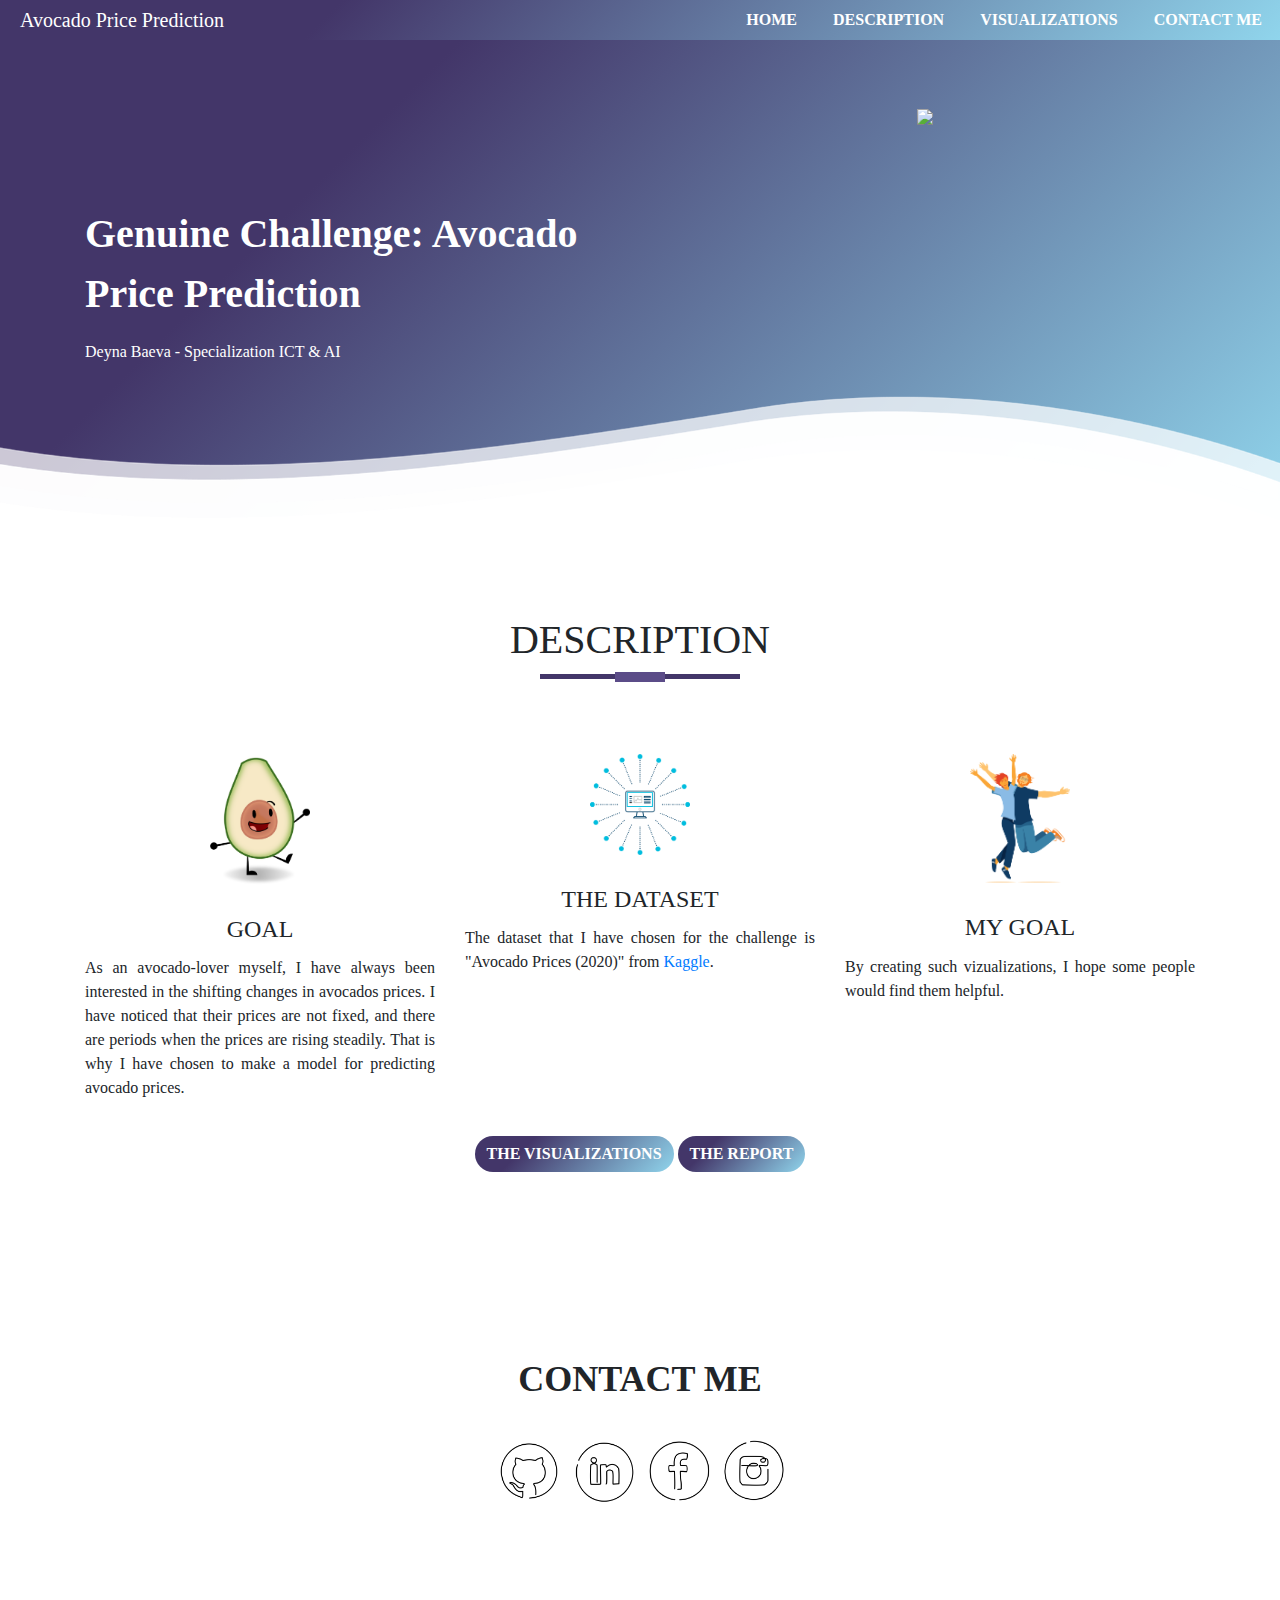
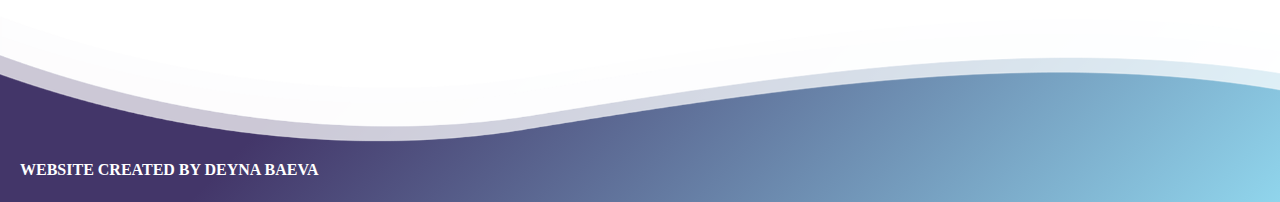
==== index.html @ 49926949 "Pushing the first version of the website" ====
<!DOCTYPE html>
<html>
    <head>
        <title>Avocado Price Prediction</title>
        <link rel = "stylesheet" href="styles.css">
        <link rel= "stylesheet" href="https://stackpath.bootstrapcdn.com/bootstrap/4.4.1/css/bootstrap.min.css">
        <script src="https://code.jquery.com/jquery-3.4.1.slim.min.js"></script>
        <script src="https://stackpath.bootstrapcdn.com/bootstrap/4.4.1/js/bootstrap.min.js"></script>
        <link rel = "stylesheet" href="https://stackpath.bootstrapcdn.com/font-awesome/4.7.0/css/font-awesome.min.css">
    </head>

    <body>
        <section id="nav-bar">
            <nav class="navbar navbar-expand-lg navbar-light">
                <a class="navbar-brand" href="index.html"> Avocado Price Prediction </a>
                <button class="navbar-toggler" type="button" data-toggle="collapse" data-target="#navbarNav" 
                aria-controls="navbarNav" aria-expanded="false" aria-label="Toggle navigation">
                    <i class="fa fa-bars"></i>
                </button>
                <div class="collapse navbar-collapse" id="navbarNav">
                  <ul class="navbar-nav ml-auto">
                    <li class="nav-item">
                      <a class="nav-link" href="#">HOME</a>
                    </li>
                    <li class="nav-item">
                        <a class="nav-link" href="#description">DESCRIPTION</a>
                      </li>
                    <li class="nav-item">
                      <a class="nav-link" href="visualization.html">VISUALIZATIONS</a>
                    </li>
                    <li class="nav-item">
                        <a class="nav-link" href="#social-media">CONTACT ME</a>
                      </li>
                  </ul>
                </div>
              </nav>
        </section>

        <!---------------------------------Banner section-------------------------------------->

        <section id = "banner">
            <div class="container">
                <div class="row">
                    <div class = "col-md-6">
                        <p class = "main-title">Genuine Challenge: Avocado Price Prediction</p>
                        <p>Deyna Baeva - Specialization ICT & AI</p>
                    </div>
                    <div class = "col-md-6 text-center">
                        <img src = "images/banner.svg" class = "img-banner">
                    </div>
                </div>
            </div>
            <img src="images/wave-large.png" class = "img-wave">
        </section>

        <!---------------------------------Description section-------------------------------------->

        <section id="description">
            <div class="container text-center">
                <h1 class="title"> DESCRIPTION </h1>
                <div class="row text-center">
                    <div class = "col-md-4 description">
                        <img src="images/avocado.png" class ="img-description">
                        <h4>Goal</h4>
                        <p>
                            As an avocado-lover myself, I have always been interested in the shifting changes in avocados prices. 
                            I have noticed that their prices are not fixed, and there are periods when the prices are rising steadily. 
                            That is why I have chosen to make a model for predicting avocado prices. 
                        </p>
                        
                    </div>

                    <div class = "col-md-4 description">                          
                        <img src="images/data.png" class="img-description"/>
                        <h4>The dataset</h4>
                        <p>
                           The dataset that I have chosen for the challenge is "Avocado Prices (2020)" 
                           from <a href="https://www.kaggle.com/timmate/avocado-prices-2020" target="_blank">Kaggle</a>.
                          
                        </p>
                    </div>

                    <div class = "col-md-4 description">
                        <img src="images/people.png" class = "img-description">
                        <h4>My Goal</h4>
                        <p>
                            By creating such vizualizations, I hope some people would find them helpful.
                        </p>
                    </div>
                </div>
                <a href="visualization.html"><button type = "button" class = "btn btn-primary"> THE VISUALIZATIONS </button></a>
                <a href="docs/Final_ReportKristina.pdf" download><button type = "button" class = "btn btn-primary"> THE REPORT </button></a>
            </div>
        </section>
        <!---------------------------------Social media section-------------------------------------->    
        <section id="contact">
            <div class="container text-center">
                <p>CONTACT ME</p>
                <div class="icons">
                    <a href="https://github.com/deynabaevax" target="_blank"><img src="images/github.png" ></a>
                    <a href="https://www.linkedin.com/in/deyna-baeva/" target="_blank"><img src="images/linkedin.png"></a>
                    <a href="https://www.facebook.com/deynabaevax/" target="_blank"><img src="images/facebook.png"></a>
                    <a href="https://www.instagram.com/deynabaeva/" target="_blank"><img src="images/instagram.png"></a>
                </div>
            </div>
        </section>

        <!---------------------------------Footer section-------------------------------------->    

        <section id="footer">
        <img src ="images/wave-large-reversed.png" class="img-footer">         
        <p class="copyright"> Website created by Deyna Baeva</p>
        </section>

        <script src="scripts.js"></script>
        <script>
            var scroll = new SmoothScroll('a[href*="#"]');
        </script>
    </body>
</html>
---- styles.css ----
*
{
    margin: 0;
    padding: 0;
    font-family: 'Rockwell';
}

/* Hide scrollbar for Chrome, Safari and Opera */
html {
    overflow: scroll;
    overflow-x: hidden;
}
::-webkit-scrollbar {
    width: 0px;  /* Remove scrollbar space */
    background: transparent;  /* Optional: just make scrollbar invisible */
}
/* Optional: show position indicator in red */
::-webkit-scrollbar-thumb {
    background: #FF0000;
}
  

body
{
    font-family: sans-serif;
}

#nav-bar
{
    position: sticky;
    top: 0;
    z-index: 10;
}

.navbar
{
    background-color: #90d5ec;
    background-image: linear-gradient(315deg, #90d5ec 0%, #433669 74%);
    padding: 0 !important;
}

.navbar-brand
{
    height: 40px;
    padding-left: 20px;
    color: #fff !important;
}

.navbar-nav li
{
    padding: 0 10px;
}

.navbar-nav li a 
{
    color: #fff !important;
    font-weight: 600;
    float: right;
    text-align: left;
}

.fa-bars
{
    color: #fff;
    font-size: 30px !important;
}

.navbar-toggler 
{
    outline: none !important;
}

/*----BANNER SECTION----*/
#banner
{
    background-color: #90d5ec;
    background-image: linear-gradient(315deg, #90d5ec 0%, #433669 74%);
    color: #fff;
    padding-top: 5%;
}

.main-title
{
    font-size: 40px;
    font-weight: 600;
    margin-top: 100px;
}

.img-banner
{
    width: 350px;
}

.img-wave
{
    height: 30%;
    width: 100%;
}

/*----DESCRIPTION SECTION----*/

#description
{
    padding: 80px 0;
}

.img-description
{
    width: 100px;
    margin-top: 20px;
}

.description
{
    padding:20px;
}

.description h4
{
    padding: 5px;
    margin-top: 25px;
    text-transform: uppercase;
}

.description p
{
    text-align: justify;
}

.title::before
{
    content: '';
    background: #433669;
    height: 5px;
    width: 200px;
    margin-left: auto;
    margin-right: auto;
    display: block;
    transform: translateY(63px);
}

.title::after
{
    content: '';
    background: #5b4c88;
    height: 10px;
    width: 50px;
    margin-left: auto;
    margin-right: auto;
    margin-bottom: 40px;
    display: block;
    transform: translateY(8px);
}

#description .btn-primary
{
    box-shadow: none;
    padding: 8px, 25px;
    border: none;
    border-radius: 20px;
    font-weight: 600;
    background-image: linear-gradient(315deg, #90d5ec 0%, #433669 74%);
}

/*----SOCIAL MEDIA SECTION----*/
#contact
{
    padding: 100px 0;
}

#contact p 
{
    font-size: 36px;
    font-weight: 600;
    margin-bottom: 30px;
}

.icons img 
{
    width: 70px;
    transition: 0.5s;
}

.icons a:hover img
{
    transform: translateY(-10px);
}

/*----FOOTER SECTION----*/
#footer
{
    background-image: linear-gradient(315deg, #90d5ec 0%, #433669 74%);
    color: #fff;
}

.img-footer
{
    width: 100%;
}

.copyright 
{
    margin-bottom: 0;
    padding-bottom: 20px;
    padding-left: 20px;
    font-weight: 600;
    text-transform: uppercase;
}
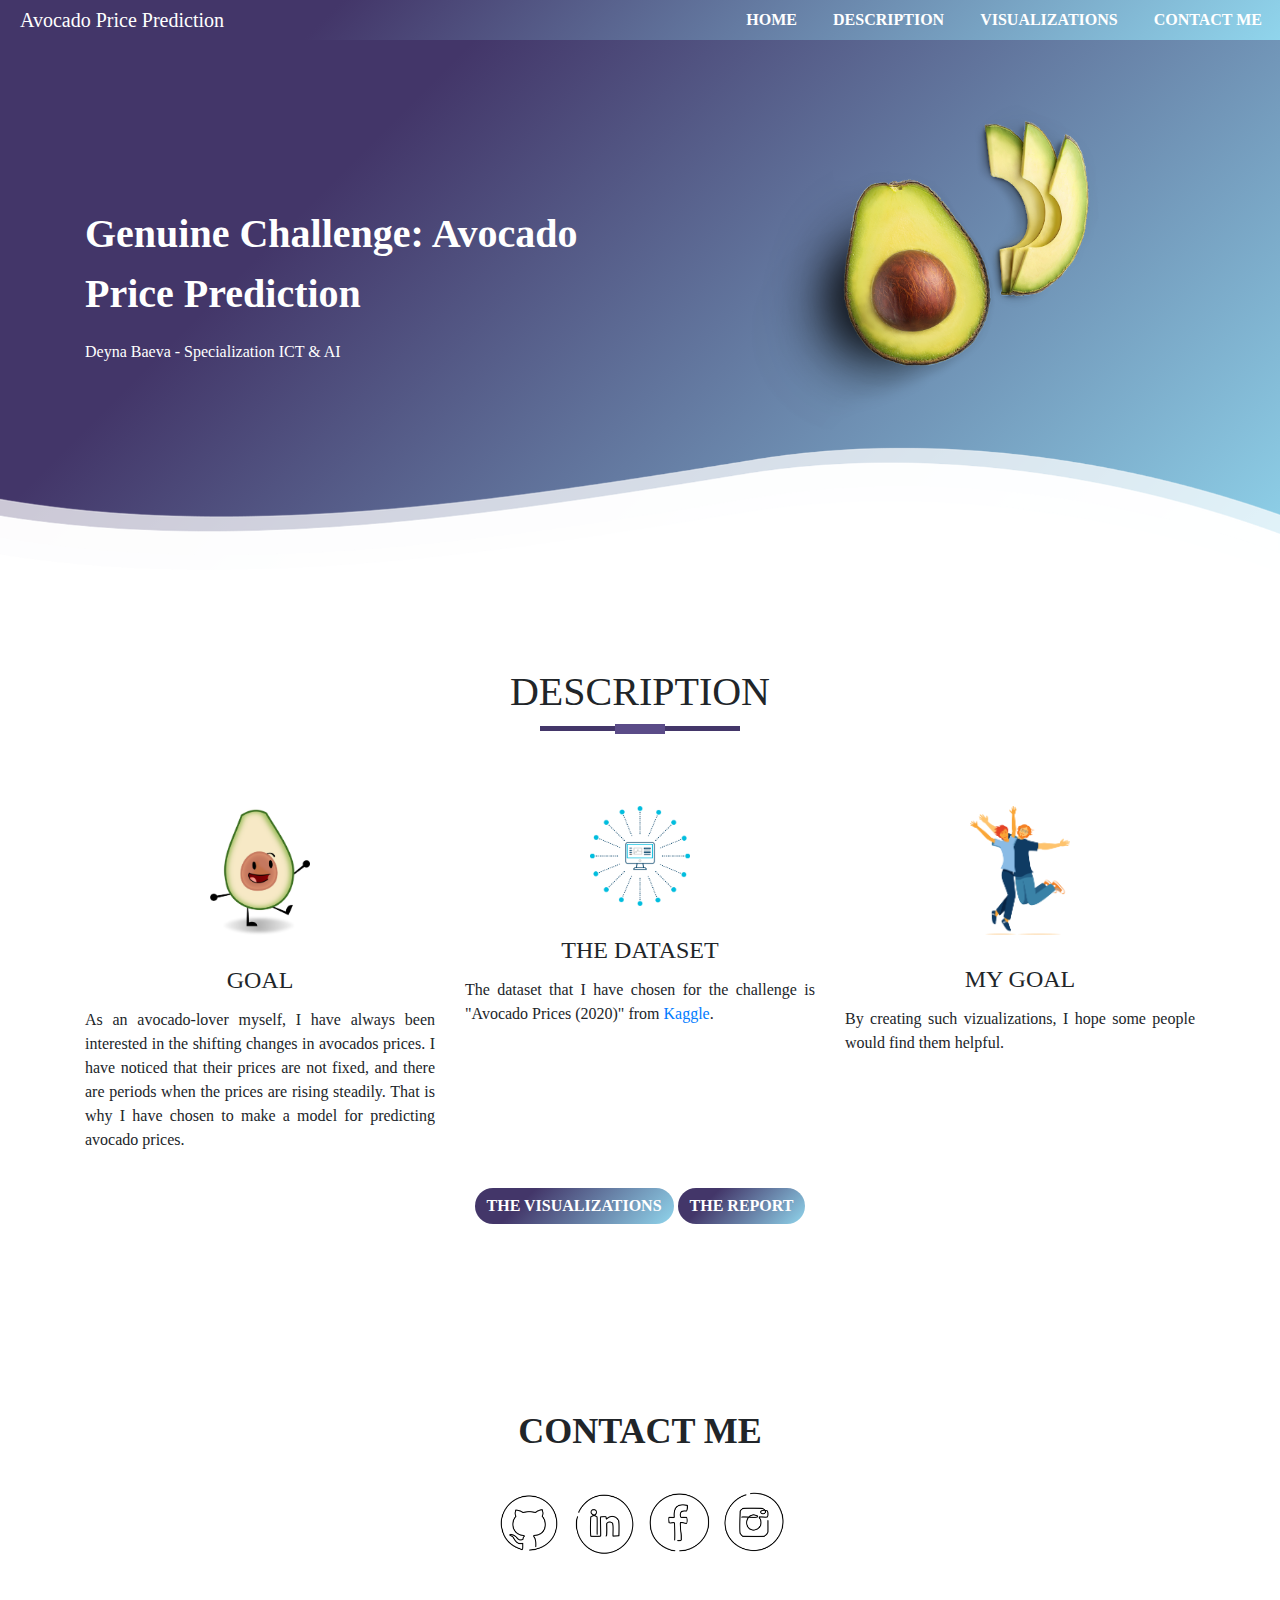
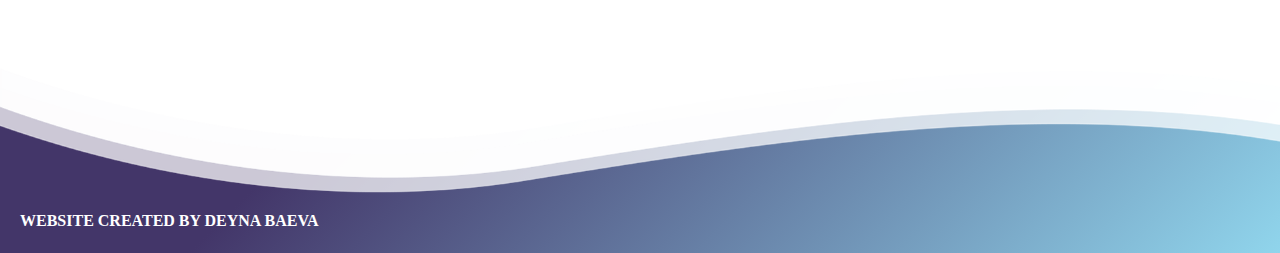
==== commit 7d024735: "Adding a header image" ====
--- a/index.html
+++ b/index.html
@@ -46,7 +46,7 @@
                         <p>Deyna Baeva - Specialization ICT & AI</p>
                     </div>
                     <div class = "col-md-6 text-center">
-                        <img src = "images/banner.svg" class = "img-banner">
+                        <img src = "images/header.png" class = "img-banner">
                     </div>
                 </div>
             </div>
